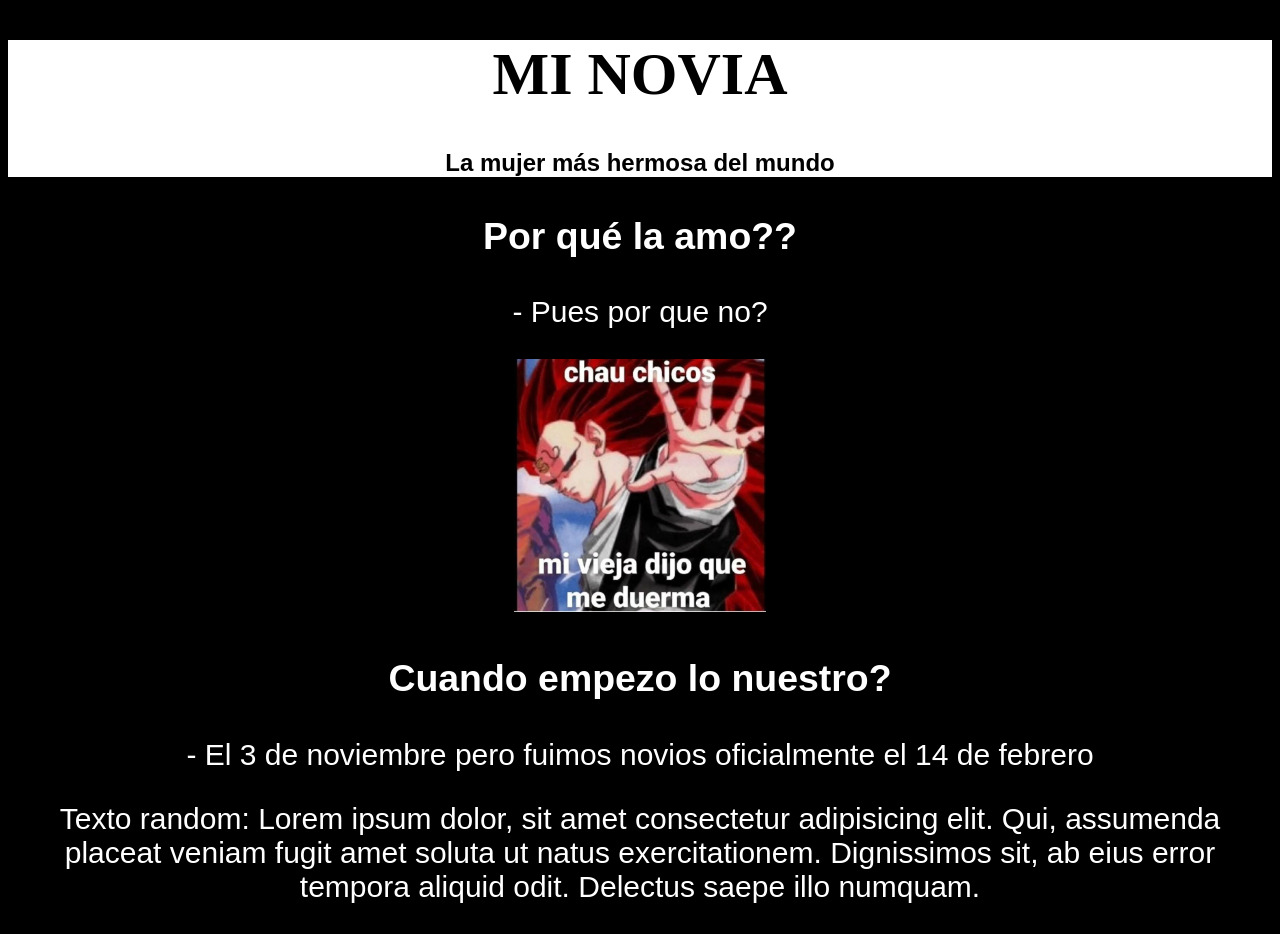
==== index.html @ 401f1d0d "primer commit" ====
<!DOCTYPE html>
<html lang="en">
<head>
    <meta charset="UTF-8">
    <meta name="viewport" content="width=device-width, initial-scale=1.0">
    <meta name="author" content="ryan">
    <link rel="stylesheet" href="style.css">
    <title>pagina sobre mi novia</title>
</head>
<body>
    <header>
        <h1>MI NOVIA</h1>
            <h2>La mujer más hermosa del mundo</h2>
    </header>

    <body>
        <div class="parrafo1">
            <h3>Por qué la amo??</h3>
            <p>
                - Pues por que no?
            </p>
            <div class="imag1">
                <img src="img1.jpg" alt="" width="20%">
            </div>
         </div>

         <div class="parrafo2">
            <h3>Cuando empezo lo nuestro?</h3>
            <p>
                - El 3 de noviembre pero fuimos novios oficialmente el 14 de febrero
            </p>
            <p>
                Texto random:
                Lorem ipsum dolor, sit amet consectetur adipisicing elit.
                Qui, assumenda placeat veniam fugit amet soluta ut natus 
                exercitationem. Dignissimos sit, ab eius error tempora 
                aliquid odit. Delectus saepe illo numquam.
            </p>
         </div>
    </body>
</body>
</html>
---- style.css ----
body {
    background-color: #000000;
    text-align: center;
    font-family: Arial, sans-serif;
}
header{
    background-color: #ffffff;
}
h1 {
    color: #000000;
    font-size: 60px;
    font-family: 'Trebuchet MS', 'Lucida Sans Unicode', 'Lucida Grande', 'Lucida Sans';
}
h2 {
    color: #000000;
}
p {
    color: #ffffff;
    font-size: 30px;
}
.img1 {
    width: 10%;
    height: 10%;
    object-fit: cover;
}
.img2 {
    width: 30%;
    height: 30%;
    object-fit: cover;
}
.parrafo1 {
    color: #ffffff;
    font-size: 2rem;
}
.parrafo2 {
    color: #ffffff;
    font-size: 2rem;
}
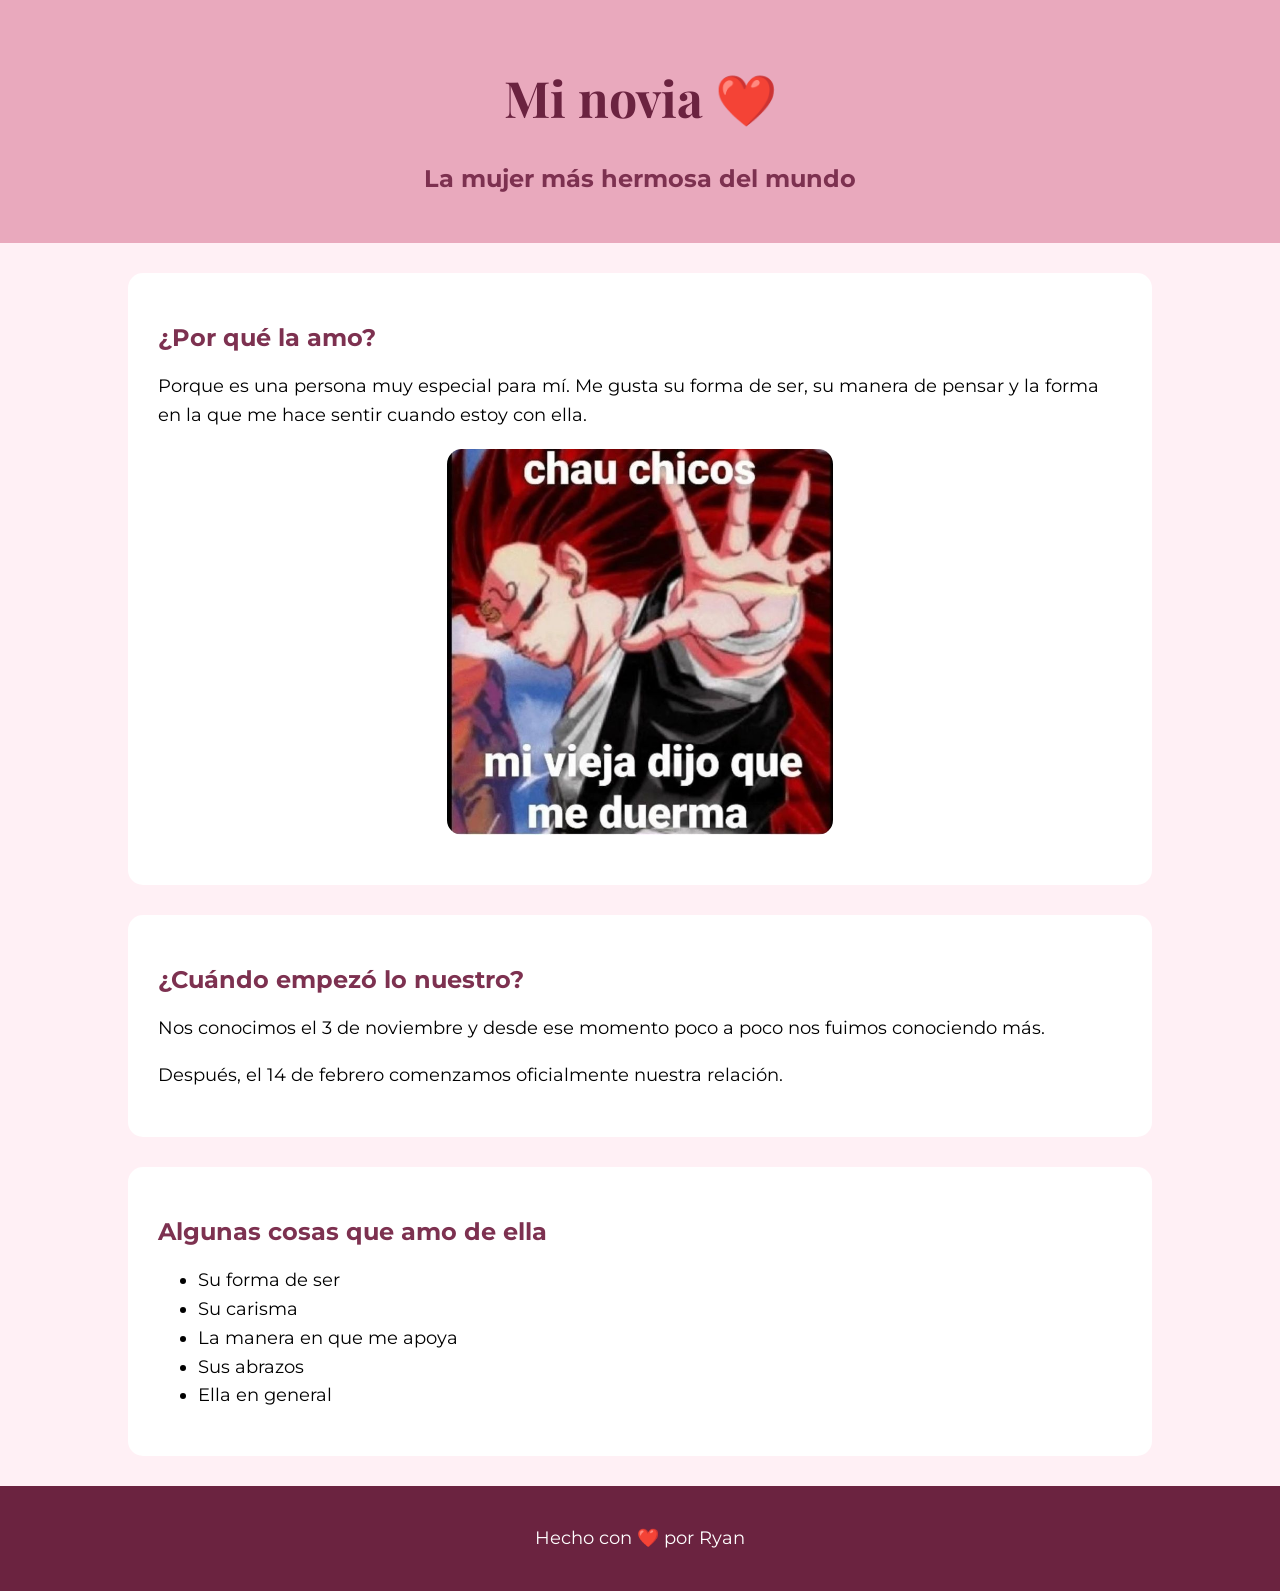
==== commit 454e70cd: "Mejora de el diseño de la pagina" ====
--- a/index.html
+++ b/index.html
@@ -1,42 +1,78 @@
 <!DOCTYPE html>
-<html lang="en">
+<html lang="es">
+
 <head>
     <meta charset="UTF-8">
     <meta name="viewport" content="width=device-width, initial-scale=1.0">
-    <meta name="author" content="ryan">
+    <meta name="author" content="Ryan">
+    <meta name="description" content="Página sobre mi novia y nuestra historia">
+
     <link rel="stylesheet" href="style.css">
-    <title>pagina sobre mi novia</title>
+
+    <link href="https://fonts.googleapis.com/css2?family=Montserrat&family=Playfair+Display:wght@600&display=swap"
+        rel="stylesheet">
+
+    <title>Mi novia ❤️</title>
 </head>
+
 <body>
+
     <header>
-        <h1>MI NOVIA</h1>
-            <h2>La mujer más hermosa del mundo</h2>
+        <h1>Mi novia ❤️</h1>
+        <h2>La mujer más hermosa del mundo</h2>
     </header>
 
-    <body>
-        <div class="parrafo1">
-            <h3>Por qué la amo??</h3>
+    <main>
+
+        <section id="amor">
+            <h2>¿Por qué la amo?</h2>
+
             <p>
-                - Pues por que no?
+                Porque es una persona muy especial para mí.
+                Me gusta su forma de ser, su manera de pensar
+                y la forma en la que me hace sentir cuando estoy
+                con ella.
             </p>
-            <div class="imag1">
-                <img src="img1.jpg" alt="" width="20%">
-            </div>
-         </div>
 
-         <div class="parrafo2">
-            <h3>Cuando empezo lo nuestro?</h3>
+            <img src="img1.jpg" alt="Foto de mi novia">
+        </section>
+
+        <section id="historia">
+
+            <h2>¿Cuándo empezó lo nuestro?</h2>
+
             <p>
-                - El 3 de noviembre pero fuimos novios oficialmente el 14 de febrero
+                Nos conocimos el 3 de noviembre y desde ese momento
+                poco a poco nos fuimos conociendo más.
             </p>
+
             <p>
-                Texto random:
-                Lorem ipsum dolor, sit amet consectetur adipisicing elit.
-                Qui, assumenda placeat veniam fugit amet soluta ut natus 
-                exercitationem. Dignissimos sit, ab eius error tempora 
-                aliquid odit. Delectus saepe illo numquam.
+                Después, el 14 de febrero comenzamos oficialmente
+                nuestra relación.
             </p>
-         </div>
-    </body>
+
+        </section>
+
+        <section>
+
+            <h2>Algunas cosas que amo de ella</h2>
+
+            <ul>
+                <li>Su forma de ser</li>
+                <li>Su carisma</li>
+                <li>La manera en que me apoya</li>
+                <li>Sus abrazos</li>
+                <li>Ella en general</li>
+            </ul>
+
+        </section>
+
+    </main>
+
+    <footer>
+        <p>Hecho con ❤️ por Ryan</p>
+    </footer>
+
 </body>
+
 </html>
--- a/style.css
+++ b/style.css
@@ -1,38 +1,60 @@
 body {
-    background-color: #000000;
+    background-color: #fff0f5;
+    font-family: "Montserrat", Arial, sans-serif;
+    margin: 0;
+}
+
+header {
+    background-color: #e9a9bd;
     text-align: center;
-    font-family: Arial, sans-serif;
+    padding: 30px;
 }
-header{
-    background-color: #ffffff;
+
+h1 {
+    color: #6b2340;
+    font-family: "Playfair Display", serif;
+    font-size: 50px;
 }
-h1 {
-    color: #000000;
-    font-size: 60px;
-    font-family: 'Trebuchet MS', 'Lucida Sans Unicode', 'Lucida Grande', 'Lucida Sans';
+
+h2 {
+    color: #7d3150;
 }
-h2 {
-    color: #000000;
+
+nav a {
+    color: #6b2340;
+    text-decoration: none;
+    margin: 10px;
 }
-p {
-    color: #ffffff;
-    font-size: 30px;
+
+main {
+    width: 80%;
+    margin: auto;
 }
-.img1 {
-    width: 10%;
-    height: 10%;
-    object-fit: cover;
+
+section {
+    background-color: white;
+    margin: 30px 0;
+    padding: 30px;
+    border-radius: 15px;
 }
-.img2 {
-    width: 30%;
-    height: 30%;
-    object-fit: cover;
+
+p, li {
+    font-size: 18px;
+    line-height: 1.6;
 }
-.parrafo1 {
-    color: #ffffff;
-    font-size: 2rem;
+
+img {
+    width: 40%;
+    max-width: 400px;
+    display: block;
+    margin: 20px auto;
+    border-radius: 15px;
 }
-.parrafo2 {
-    color: #ffffff;
-    font-size: 2rem;
-}+
+footer {
+    background-color: #6b2340;
+    color: white;
+    text-align: center;
+    padding: 20px;
+}
+
